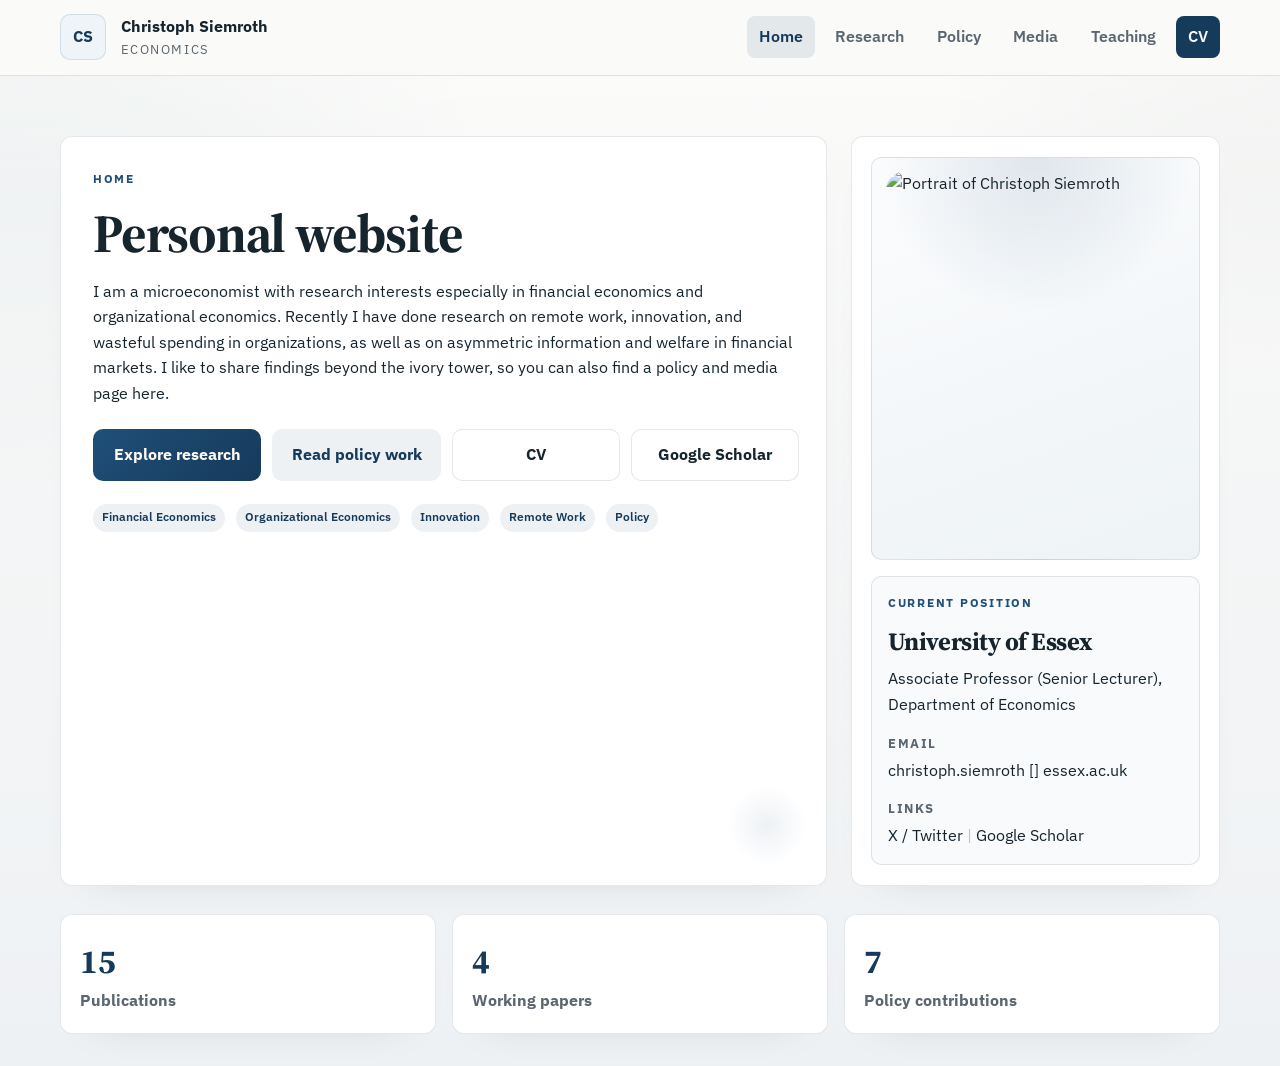
==== index.html @ 5f9ab297 "reduced white space on landing page, headline to "selected publications"" ====
<!DOCTYPE html>
<html lang="en">

<head>
<!-- Google tag (gtag.js) -->
<script async src="https://www.googletagmanager.com/gtag/js?id=G-R061Q4SLXZ"></script>
<script>
  window.dataLayer = window.dataLayer || [];
  function gtag(){dataLayer.push(arguments);}
  gtag('js', new Date());

  gtag('config', 'G-R061Q4SLXZ');
</script>

  <meta charset="utf-8">
  <meta name="viewport" content="width=device-width, initial-scale=1">
  <title>Christoph Siemroth | Economics</title>
  <meta name="description"
    content="Academic website for economist Christoph Siemroth: research, policy writing, media coverage, and teaching.">
  <link rel="preconnect" href="https://fonts.googleapis.com">
  <link rel="preconnect" href="https://fonts.gstatic.com" crossorigin>
  <link
    href="https://fonts.googleapis.com/css2?family=IBM+Plex+Sans:wght@400;500;600;700&family=Source+Serif+4:opsz,wght@8..60,500;8..60,600;8..60,700&display=swap"
    rel="stylesheet">
  <link rel="stylesheet" href="assets/styles.css">
  <script defer src="assets/data.js"></script>
  <script defer src="assets/app.js"></script>
</head>

<body data-page="home">
  <header class="site-header">
    <div class="site-shell nav-row">
      <div class="nav-brand-row">
        <button class="nav-toggle" type="button" aria-expanded="false" aria-controls="site-nav"
          aria-label="Toggle navigation">
          <span class="nav-toggle-bar"></span>
          <span class="nav-toggle-bar"></span>
          <span class="nav-toggle-bar"></span>
        </button>
        <a class="brand" href="index.html">
          <span class="brand-mark">CS</span>
          <span class="brand-copy">
            <strong>Christoph Siemroth</strong>
            <small>Economics</small>
          </span>
        </a>
      </div>
      <nav class="site-nav" id="site-nav" aria-label="Primary">
        <a class="nav-link is-active" href="index.html" aria-current="page">Home</a>
        <a class="nav-link" href="research.html">Research</a>
        <a class="nav-link" href="policy.html">Policy</a>
        <a class="nav-link" href="media.html">Media</a>
        <a class="nav-link" href="teaching.html">Teaching</a>
        <a class="nav-link nav-link-cta" href="https://drive.google.com/file/d/10MtakuSxQfQOIGWV5YChPrmRjkZ47vII/view"
          target="_blank" rel="noreferrer">CV</a>
      </nav>
    </div>
  </header>

  <main>
    <section class="hero hero-home">
      <div class="site-shell hero-grid">
        <div class="hero-copy" data-reveal>
          <p class="eyebrow">Home</p>
          <h1>Personal website</h1>
          <p class="lead">
            I am a microeconomist with research interests especially in financial economics and organizational economics. Recently I have done research on remote work, innovation, and wasteful spending in organizations, as well as on asymmetric information and welfare in financial markets. I like to share findings beyond the ivory tower, so you can also find a policy and media page
            here.
          </p>
          <div class="action-row">
            <a class="button button-primary" href="research.html">Explore research</a>
            <a class="button button-secondary" href="policy.html">Read policy work</a>
            <a class="button button-tertiary"
              href="https://drive.google.com/file/d/10MtakuSxQfQOIGWV5YChPrmRjkZ47vII/view" target="_blank"
              rel="noreferrer">CV</a>
            <a class="button button-tertiary" href="https://scholar.google.co.uk/citations?user=vygtzb8AAAAJ&hl=en"
              target="_blank" rel="noreferrer">Google Scholar</a>
          </div>
          <div class="topic-row">
            <span class="topic-pill">Financial Economics</span>
            <span class="topic-pill">Organizational Economics</span>
            <span class="topic-pill">Innovation</span>
            <span class="topic-pill">Remote Work</span>
            <span class="topic-pill">Policy</span>
          </div>
        </div>

        <aside class="hero-panel" data-reveal>
          <div class="monogram-panel">
            <img src="https://drive.google.com/thumbnail?id=1cQwOglRurA4XmW-Cn1WmWTd38jJbJe2q&sz=w1200"
              alt="Portrait of Christoph Siemroth" class="monogram-image">
          </div>
          <div class="contact-card">
            <p class="eyebrow">Current position</p>
            <h2>University of Essex</h2>
            <p>Associate Professor (Senior Lecturer), Department of Economics</p>
            <dl class="contact-list">
              <div>
                <dt>Email</dt>
                <dd>christoph.siemroth [] essex.ac.uk</dd>
              </div>
              <!-- <div>
                <dt>Address</dt>
                <dd>Wivenhoe Park, Colchester, CO4 3SQ, UK</dd>
              </div> -->
              <div>
                <dt>Links</dt>
                <dd>
                  <a href="https://x.com/SiemrothEcon" target="_blank" rel="noreferrer">X / Twitter</a>
                  <span class="separator">|</span>
                  <a href="https://scholar.google.co.uk/citations?user=vygtzb8AAAAJ&hl=en" target="_blank"
                    rel="noreferrer">Google Scholar</a>
                </dd>
              </div>
            </dl>
          </div>
        </aside>
      </div>
    </section>

    <section class="site-shell stat-strip" id="home-stats" data-reveal></section>
  </main>
</body>

</html>
---- assets/styles.css ----
:root {
  --bg-top: #fafaf8;
  --bg-bottom: #eef1f4;
  --surface: #ffffff;
  --ink: #16242d;
  --muted: #5b6670;
  --accent: #1f4f79;
  --accent-strong: #163a5a;
  --line: rgba(22, 36, 45, 0.11);
  --shadow: 0 18px 40px -34px rgba(22, 36, 45, 0.22);
  --radius-xl: 18px;
  --radius-lg: 12px;
  --max-width: 1160px;
}

*,
*::before,
*::after {
  box-sizing: border-box;
}

html {
  scroll-behavior: smooth;
}

body {
  margin: 0;
  color: var(--ink);
  font-family: "IBM Plex Sans", "Segoe UI", sans-serif;
  line-height: 1.6;
  background:
    radial-gradient(circle at top left, rgba(31, 79, 121, 0.06), transparent 30%),
    radial-gradient(circle at top right, rgba(91, 102, 112, 0.06), transparent 22%),
    linear-gradient(180deg, var(--bg-top) 0%, var(--bg-bottom) 100%);
}

body::before {
  content: "";
  position: fixed;
  inset: 0;
  pointer-events: none;
  background: linear-gradient(180deg, rgba(255, 255, 255, 0.5), transparent 22%);
}

img {
  max-width: 100%;
  display: block;
}

a {
  color: inherit;
  text-decoration: none;
}

p,
h1,
h2,
h3,
dl,
dd,
dt {
  margin: 0;
}

input,
button {
  font: inherit;
}

.site-shell {
  width: min(calc(100% - 2rem), var(--max-width));
  margin: 0 auto;
}

.site-header {
  position: sticky;
  top: 0;
  z-index: 10;
  backdrop-filter: blur(10px);
  background: rgba(250, 250, 248, 0.94);
  border-bottom: 1px solid var(--line);
}

.nav-row {
  display: flex;
  align-items: center;
  justify-content: space-between;
  gap: 1rem;
  padding: 0.85rem 0;
}

.nav-brand-row {
  display: flex;
  align-items: center;
  gap: 0.9rem;
  min-width: 0;
}

.brand {
  display: inline-flex;
  align-items: center;
  gap: 0.9rem;
}

.brand-mark {
  width: 2.9rem;
  height: 2.9rem;
  display: grid;
  place-items: center;
  border-radius: 10px;
  background: #eef4f8;
  border: 1px solid rgba(31, 79, 121, 0.14);
  color: var(--accent-strong);
  font-weight: 800;
  letter-spacing: 0.04em;
}

.brand-copy {
  display: grid;
  gap: 0.08rem;
}

.brand-copy strong {
  font-size: 1rem;
  font-weight: 800;
}

.brand-copy small {
  color: var(--muted);
  font-size: 0.8rem;
  text-transform: uppercase;
  letter-spacing: 0.12em;
}

.site-nav {
  display: flex;
  flex-wrap: wrap;
  justify-content: flex-end;
  gap: 0.55rem;
  transition: max-height 180ms ease, opacity 180ms ease, transform 180ms ease;
}

.nav-link {
  padding: 0.52rem 0.74rem;
  border-radius: 8px;
  color: var(--muted);
  font-weight: 600;
  transition: background-color 180ms ease, color 180ms ease, transform 180ms ease;
}

.nav-link:hover,
.nav-link:focus-visible {
  background: rgba(31, 79, 121, 0.08);
  color: var(--ink);
  transform: translateY(-1px);
}

.nav-link.is-active {
  background: rgba(31, 79, 121, 0.1);
  color: var(--accent-strong);
}

.nav-link-cta {
  background: var(--accent-strong);
  color: #f8fbff;
}

.nav-toggle {
  display: none;
  align-items: center;
  justify-content: center;
  flex-direction: column;
  gap: 0.26rem;
  width: 2.85rem;
  height: 2.85rem;
  padding: 0;
  border: 1px solid rgba(31, 79, 121, 0.16);
  border-radius: 10px;
  background: rgba(255, 255, 255, 0.76);
  color: var(--accent-strong);
  cursor: pointer;
  transition: background-color 180ms ease, border-color 180ms ease, transform 180ms ease;
}

.nav-toggle:hover,
.nav-toggle:focus-visible {
  background: rgba(31, 79, 121, 0.08);
  border-color: rgba(31, 79, 121, 0.28);
  transform: translateY(-1px);
}

.nav-toggle-bar {
  width: 1.1rem;
  height: 2px;
  border-radius: 999px;
  background: currentColor;
  transition: transform 180ms ease, opacity 180ms ease;
}

.site-header.is-nav-open .nav-toggle-bar:nth-child(1) {
  transform: translateY(0.38rem) rotate(45deg);
}

.site-header.is-nav-open .nav-toggle-bar:nth-child(2) {
  opacity: 0;
}

.site-header.is-nav-open .nav-toggle-bar:nth-child(3) {
  transform: translateY(-0.38rem) rotate(-45deg);
}

.hero,
.page-intro {
  padding: 3.4rem 0 1.8rem;
}

.hero-home {
  padding-top: 3.8rem;
}

.hero-grid,
.intro-grid {
  display: grid;
  gap: 1.5rem;
  align-items: stretch;
}

.hero-grid {
  grid-template-columns: minmax(0, 1.62fr) minmax(280px, 0.78fr);
}

.intro-grid {
  grid-template-columns: minmax(0, 1.58fr) minmax(260px, 0.87fr);
}

.hero-copy,
.hero-panel,
.intro-sidecard,
.filter-panel,
.results-toolbar,
.stat-card,
.info-panel,
.paper-card,
.policy-card,
.module-card,
.guide-card,
.media-group {
  background: var(--surface);
  border: 1px solid var(--line);
  border-radius: var(--radius-lg);
  box-shadow: var(--shadow);
}

.hero-copy {
  padding: 2rem 1.65rem 2rem 2rem;
  position: relative;
  overflow: hidden;
}

.hero-copy .lead {
  max-width: none;
}

.hero-copy .action-row {
  width: 100%;
}

.hero-copy .action-row .button {
  flex: 1 1 10rem;
}

.hero-copy::after {
  content: "";
  position: absolute;
  inset: auto 1.2rem 1.2rem auto;
  width: 5rem;
  height: 5rem;
  border-radius: 50%;
  background: radial-gradient(circle, rgba(31, 79, 121, 0.08), transparent 70%);
}

.hero-panel,
.intro-sidecard,
.filter-panel,
.results-toolbar,
.stat-card,
.info-panel,
.paper-card,
.policy-card,
.module-card,
.guide-card {
  padding: 1.2rem;
}

.intro-sidecard-scholar {
  display: flex;
  align-items: center;
  justify-content: center;
  min-height: 100%;
}

.intro-sidecard-scholar .text-link {
  margin-top: 0;
}

.eyebrow {
  color: var(--accent);
  font-weight: 800;
  text-transform: uppercase;
  letter-spacing: 0.14em;
  font-size: 0.78rem;
  margin-bottom: 0.85rem;
}

h1,
h2,
h3 {
  font-family: "Source Serif 4", Georgia, serif;
  line-height: 1.14;
  letter-spacing: -0.02em;
}

h1 {
  font-size: clamp(2.3rem, 4.2vw, 3.8rem);
  margin-bottom: 0.9rem;
}

h2 {
  font-size: clamp(1.45rem, 2.5vw, 1.95rem);
  margin-bottom: 0.7rem;
}

h3 {
  font-size: 1rem;
}

.lead {
  font-size: 1rem;
  max-width: 62ch;
}

.action-row,
.topic-row,
.inline-link-row,
.badge-row,
.chip-set,
.link-row {
  display: flex;
  flex-wrap: wrap;
  gap: 0.7rem;
}

.action-row,
.topic-row {
  margin-top: 1.4rem;
}

.button,
.text-link,
.ghost-button,
.filter-chip,
.link-pill {
  transition: transform 180ms ease, background-color 180ms ease, color 180ms ease, border-color 180ms ease;
}

.button {
  display: inline-flex;
  align-items: center;
  justify-content: center;
  padding: 0.78rem 1.05rem;
  border-radius: 10px;
  font-weight: 700;
}

.button-primary {
  background: linear-gradient(135deg, var(--accent), var(--accent-strong));
  color: #fffaf2;
}

.button-secondary {
  background: rgba(31, 79, 121, 0.08);
  color: var(--accent-strong);
}

.button-tertiary {
  background: rgba(255, 255, 255, 0.84);
  border: 1px solid var(--line);
}

.button:hover,
.button:focus-visible,
.text-link:hover,
.text-link:focus-visible,
.ghost-button:hover,
.ghost-button:focus-visible,
.filter-chip:hover,
.filter-chip:focus-visible,
.link-pill:hover,
.link-pill:focus-visible {
  transform: translateY(-1px);
}

.topic-pill,
.meta-pill,
.paper-tag,
.status-pill {
  display: inline-flex;
  align-items: center;
  padding: 0.28rem 0.56rem;
  border-radius: 999px;
  font-size: 0.74rem;
  font-weight: 600;
}

.topic-pill,
.paper-tag {
  background: rgba(31, 79, 121, 0.08);
  color: var(--accent-strong);
}

.status-pill {
  background: rgba(22, 58, 90, 0.08);
  color: var(--accent-strong);
}

.meta-pill {
  background: rgba(22, 36, 45, 0.05);
  color: var(--muted);
}

.monogram-panel {
  padding: 0.85rem;
  border-radius: calc(var(--radius-lg) - 2px);
  background:
    radial-gradient(circle at top, rgba(31, 79, 121, 0.12), transparent 36%),
    linear-gradient(160deg, #fbfcfd 0%, #eef3f6 100%);
  border: 1px solid var(--line);
}

.monogram-image {
  width: 100%;
  aspect-ratio: 4 / 5;
  object-fit: cover;
  object-position: center top;
  border-radius: 20px;
}

.contact-card {
  margin-top: 1rem;
  padding: 1rem;
  border-radius: calc(var(--radius-lg) - 2px);
  background: rgba(248, 250, 252, 0.92);
  border: 1px solid var(--line);
}

.contact-card h2 {
  font-size: 1.55rem;
}

.contact-list {
  margin-top: 1rem;
  display: grid;
  gap: 0.9rem;
}

.contact-list dt {
  font-weight: 800;
  font-size: 0.84rem;
  text-transform: uppercase;
  letter-spacing: 0.12em;
  color: var(--muted);
  margin-bottom: 0.2rem;
}

.separator {
  color: rgba(23, 51, 57, 0.28);
}

.stat-strip {
  display: grid;
  grid-template-columns: repeat(3, minmax(0, 1fr));
  gap: 1rem;
  padding-bottom: 2rem;
}

.stat-card strong {
  display: block;
  font-size: 2.1rem;
  font-family: "Source Serif 4", Georgia, serif;
  color: var(--accent-strong);
}

.stat-card span {
  color: var(--muted);
  font-weight: 700;
}

.stat-card-link {
  display: block;
  transition: transform 180ms ease, border-color 180ms ease, box-shadow 180ms ease;
}

.stat-card-link:hover,
.stat-card-link:focus-visible {
  transform: translateY(-2px);
  border-color: rgba(31, 79, 121, 0.2);
  box-shadow: 0 20px 44px -34px rgba(22, 36, 45, 0.28);
}

.section-block {
  padding: 1.8rem 0;
}

.section-heading {
  display: grid;
  gap: 0.35rem;
  margin-bottom: 1.4rem;
  max-width: 48rem;
}

.card-grid,
.stack-grid,
.details-stack {
  display: grid;
  gap: 1.1rem;
}

.card-grid {
  grid-template-columns: repeat(2, minmax(0, 1fr));
}

.card-grid-large {
  grid-template-columns: 1fr;
}

.split-block {
  display: grid;
  grid-template-columns: repeat(2, minmax(0, 1fr));
  gap: 1.1rem;
  padding: 1.8rem 0 3.5rem;
}

.accent-panel {
  background:
    radial-gradient(circle at top right, rgba(31, 79, 121, 0.08), transparent 30%),
    var(--surface);
}

.text-link {
  display: inline-flex;
  align-items: center;
  gap: 0.35rem;
  margin-top: 1rem;
  font-weight: 700;
  color: var(--accent-strong);
}

.text-link::after {
  content: "\2197";
  font-size: 0.85em;
}

.media-summary .text-link {
  white-space: nowrap;
  margin-top: 0;
}

.research-shell {
  display: grid;
  grid-template-columns: minmax(270px, 300px) minmax(0, 1fr);
  gap: 1.4rem;
  padding-bottom: 4rem;
}

.filter-panel {
  position: sticky;
  top: 5.5rem;
  align-self: start;
  padding: 1rem 1rem 0.95rem;
}

.filter-section + .filter-section {
  margin-top: 0.8rem;
  padding-top: 0.85rem;
  border-top: 1px solid var(--line);
}

.filter-label,
.results-note,
.result-summary,
.intro-sidecard p,
.paper-authors,
.paper-note-text,
.media-meta,
.module-card p {
  color: var(--muted);
}

.filter-label {
  display: block;
  font-size: 0.85rem;
  font-weight: 800;
  text-transform: uppercase;
  letter-spacing: 0.12em;
  margin-bottom: 0.55rem;
}

.search-input {
  width: 100%;
  padding: 0.8rem 0.9rem;
  border-radius: 10px;
  border: 1px solid var(--line);
  background: rgba(248, 250, 252, 0.84);
  color: var(--ink);
}

.filter-heading-row,
.results-toolbar,
.media-summary,
.media-link-item,
.paper-card-header,
.footer-row {
  display: flex;
  justify-content: space-between;
  gap: 1rem;
  align-items: center;
}

.filter-heading-row h2,
.filter-section h2 {
  margin-bottom: 0.55rem;
  font-size: 0.98rem;
}

.ghost-button,
.filter-chip {
  border: 1px solid var(--line);
  background: rgba(248, 250, 252, 0.86);
  border-radius: 999px;
  cursor: pointer;
}

.ghost-button {
  padding: 0.36rem 0.68rem;
  color: var(--muted);
  font-weight: 600;
}

.filter-panel .ghost-button {
  padding: 0.14rem 0.4rem;
  border-radius: 7px;
  font-size: 0.78rem;
  font-weight: 500;
  line-height: 1.2;
}

.filter-chip {
  padding: 0.38rem 0.68rem;
  color: var(--ink);
  font-weight: 600;
}

.filter-chip.is-active {
  background: linear-gradient(135deg, var(--accent), var(--accent-strong));
  color: #fffaf2;
  border-color: transparent;
}

.filter-list {
  display: grid;
  gap: 0.08rem;
}

.filter-list-item {
  display: block;
  width: 100%;
  padding: 0.24rem 0 0.24rem 0.95rem;
  border: 0;
  border-radius: 0;
  background: transparent;
  color: var(--muted);
  font-size: 0.88rem;
  font-weight: 500;
  line-height: 1.35;
  text-align: left;
  position: relative;
}

.filter-list-item::before {
  content: "";
  position: absolute;
  left: 0.15rem;
  top: 50%;
  width: 0.38rem;
  height: 0.38rem;
  border-radius: 999px;
  background: rgba(31, 79, 121, 0.14);
  transform: translateY(-50%);
  transition: background-color 180ms ease, box-shadow 180ms ease;
}

.filter-list-item:hover,
.filter-list-item:focus-visible {
  transform: translateX(2px);
  color: var(--ink);
}

.filter-list-item.is-active {
  background: transparent;
  color: var(--accent-strong);
  border-color: transparent;
  box-shadow: none;
}

.filter-list-item.is-active::before {
  background: var(--accent);
  box-shadow: 0 0 0 0.18rem rgba(31, 79, 121, 0.14);
}

.results-toolbar {
  margin-bottom: 0.7rem;
  padding: 0 0 0.7rem;
  background: transparent;
  border: 0;
  border-bottom: 1px solid var(--line);
  border-radius: 0;
  box-shadow: none;
}

.results-toolbar p:first-child,
.result-summary {
  font-weight: 800;
}

.paper-card {
  display: grid;
  gap: 0.7rem;
  padding: 1rem;
}

.paper-card-compact {
  gap: 0.28rem;
}

.paper-title {
  font-family: "IBM Plex Sans", "Segoe UI", sans-serif;
  font-size: 1.05rem;
  font-weight: 600;
  line-height: 1.38;
  letter-spacing: -0.01em;
  margin-bottom: 0.22rem;
}

.paper-card-compact .paper-title {
  font-size: 0.99rem;
  font-weight: 700;
  margin-bottom: 0;
}

.paper-card-header-compact {
  align-items: flex-start;
  flex-wrap: nowrap;
}

.paper-citation {
  flex: 1;
  min-width: 0;
  font-size: 0.98rem;
  line-height: 1.32;
}

.paper-inline-meta {
  color: var(--muted);
  font-size: inherit;
  font-weight: 400;
}

.paper-inline-authors {
  color: var(--muted);
  font-size: inherit;
  font-weight: 400;
}

.crowd-project-note {
  border-bottom: 1px dotted currentColor;
  cursor: help;
  position: relative;
}

.crowd-project-note:focus-visible {
  border-radius: 3px;
  outline: 2px solid rgba(31, 79, 121, 0.28);
  outline-offset: 2px;
}

.crowd-project-note::after {
  content: attr(data-tooltip);
  position: absolute;
  left: 50%;
  bottom: calc(100% + 0.45rem);
  z-index: 20;
  width: max-content;
  max-width: min(19rem, 80vw);
  padding: 0.45rem 0.55rem;
  border-radius: 7px;
  background: var(--ink);
  color: #ffffff;
  font-size: 0.75rem;
  font-weight: 500;
  line-height: 1.35;
  text-align: left;
  white-space: normal;
  box-shadow: 0 12px 28px -18px rgba(22, 36, 45, 0.5);
  opacity: 0;
  pointer-events: none;
  transform: translate(-50%, 0.2rem);
  transition: opacity 80ms ease, transform 80ms ease;
}

.crowd-project-note:hover::after,
.crowd-project-note:focus-visible::after {
  opacity: 1;
  transform: translate(-50%, 0);
}

.crowd-project-tooltip {
  position: fixed;
  z-index: 50;
  width: max-content;
  max-width: min(19rem, calc(100vw - 2rem));
  padding: 0.45rem 0.55rem;
  border-radius: 7px;
  background: var(--ink);
  color: #ffffff;
  font-size: 0.75rem;
  font-weight: 500;
  line-height: 1.35;
  text-align: left;
  box-shadow: 0 12px 28px -18px rgba(22, 36, 45, 0.5);
  opacity: 0;
  pointer-events: none;
  transform: translateY(0.2rem);
  transition: opacity 80ms ease, transform 80ms ease;
}

.crowd-project-tooltip.is-visible {
  opacity: 1;
  transform: translateY(0);
}

.paper-meta-line {
  color: var(--muted);
  font-size: 0.84rem;
  line-height: 1.32;
}

.paper-journal {
  font-style: italic;
  font-weight: 700;
}

.paper-journal-detail {
  font-style: normal;
  font-weight: 400;
}

.paper-authors-compact {
  font-size: 0.84rem;
  line-height: 1.32;
}

.badge-row-compact {
  gap: 0.15rem 0.55rem;
}

.paper-tag-compact {
  padding: 0;
  border-radius: 0;
  background: transparent;
  color: var(--muted);
  font-size: 0.75rem;
  font-weight: 600;
  white-space: nowrap;
}

.paper-tag-compact::before {
  content: "#";
  margin-right: 0.08rem;
  color: rgba(31, 79, 121, 0.78);
}

.mini-list {
  margin: 0;
  padding-left: 1rem;
  color: var(--muted);
  font-size: 0.94rem;
}

.mini-list li + li {
  margin-top: 0.25rem;
}

.link-pill {
  display: inline-flex;
  align-items: center;
  padding: 0.44rem 0.74rem;
  border-radius: 999px;
  background: rgba(248, 250, 252, 0.92);
  border: 1px solid var(--line);
  font-weight: 600;
  font-size: 0.9rem;
}

.link-row-compact {
  gap: 0.18rem 0.8rem;
}

.link-pill-compact {
  padding: 0;
  border: 0;
  border-radius: 0;
  background: transparent;
  font-size: 0.82rem;
  font-weight: 600;
  color: var(--accent-strong);
}

.link-pill-compact:hover,
.link-pill-compact:focus-visible {
  background: transparent;
  color: var(--accent);
}

.abstract-toggle {
  display: inline-flex;
  align-items: center;
  gap: 0;
  padding: 0;
  border: 0;
  border-radius: 0;
  background: transparent;
  cursor: pointer;
  font: inherit;
  font-size: 0.82rem;
  font-weight: 600;
  color: var(--accent-strong);
}

.abstract-toggle[aria-expanded="true"] {
  color: var(--accent);
}

.link-symbol {
  font-size: 0.78em;
  opacity: 0.76;
}

.paper-abstract {
  margin-top: 0.55rem;
  padding: 0.75rem 0.9rem;
  border-radius: 12px;
  border: 1px solid rgba(31, 79, 121, 0.12);
  background: rgba(31, 79, 121, 0.05);
  color: var(--muted);
  font-size: 0.88rem;
  line-height: 1.55;
  cursor: pointer;
}

.paper-abstract[hidden] {
  display: none !important;
}

.paper-abstract.is-open {
  animation: abstract-expand 180ms ease;
}

@keyframes abstract-expand {
  from {
    opacity: 0;
    transform: translateY(-4px);
  }

  to {
    opacity: 1;
    transform: translateY(0);
  }
}

.no-results {
  padding: 1.4rem;
  border-radius: var(--radius-lg);
  background: rgba(255, 255, 255, 0.8);
  border: 1px dashed rgba(22, 36, 45, 0.16);
  color: var(--muted);
}

.policy-card,
.guide-card {
  display: grid;
  gap: 0.9rem;
}

.media-group {
  overflow: hidden;
}

.media-group summary {
  list-style: none;
  cursor: pointer;
  padding: 1.1rem 1.25rem;
}

.media-group summary::-webkit-details-marker {
  display: none;
}

.media-group[open] summary {
  border-bottom: 1px solid rgba(23, 51, 57, 0.10);
}

.media-link-list {
  display: grid;
  gap: 0.8rem;
  padding: 1.15rem 1.25rem 1.25rem;
}

.media-link-item {
  padding: 0.9rem 1rem;
  border-radius: 10px;
  background: rgba(248, 250, 252, 0.88);
  border: 1px solid var(--line);
}

.site-footer {
  padding: 1.2rem 0 2rem;
  border-top: 1px solid rgba(22, 36, 45, 0.06);
}

.footer-row {
  color: var(--muted);
  font-size: 0.92rem;
}

.paper-card-header {
  align-items: flex-start;
}

.paper-authors,
.paper-note-text,
.results-note {
  font-size: 0.95rem;
}

.results-note {
  font-size: 0.88rem;
}

.results-panel {
  min-width: 0;
}

.results-panel .card-grid-large {
  gap: 0;
  background: var(--surface);
  border: 1px solid var(--line);
  border-radius: 18px;
  padding: 0 1.1rem;
  box-shadow: var(--shadow);
}

.results-panel .paper-card {
  padding: 1rem 0;
  background: transparent;
  border: 0;
  border-top: 1px solid var(--line);
  border-radius: 0;
  box-shadow: none;
}

.results-panel .paper-card:first-child {
  border-top: 0;
  padding-top: 0.35rem;
}

.results-panel .paper-card-header,
.results-panel .badge-row,
.results-panel .link-row {
  gap: 0.55rem;
}

.results-panel .paper-card-compact {
  gap: 0.28rem;
  padding: 0.8rem 0;
}

.results-panel .paper-card-compact:first-child {
  padding-top: 0.5rem;
}

.results-panel .paper-card-header-compact {
  gap: 0.75rem;
}

.results-panel .badge-row-compact {
  gap: 0.15rem 0.55rem;
}

.results-panel .link-row-compact {
  gap: 0.18rem 0.75rem;
}

.paper-card-compact .status-pill {
  padding: 0.18rem 0.48rem;
  font-size: 0.69rem;
  text-align: center;
}

[data-reveal] {
  opacity: 0;
  transform: translateY(16px);
  animation: rise 680ms ease forwards;
}

[data-reveal]:nth-of-type(2) {
  animation-delay: 90ms;
}

[data-reveal]:nth-of-type(3) {
  animation-delay: 150ms;
}

@keyframes rise {
  to {
    opacity: 1;
    transform: translateY(0);
  }
}

@media (max-width: 980px) {
  .hero-grid,
  .intro-grid,
  .research-shell,
  .split-block {
    grid-template-columns: 1fr;
  }

  .filter-panel {
    position: static;
  }

  .stat-strip,
  .card-grid {
    grid-template-columns: repeat(2, minmax(0, 1fr));
  }

  .results-panel .card-grid-large {
    grid-template-columns: 1fr;
    padding: 0 1rem;
  }
}

@media (max-width: 680px) {
  .footer-row,
  .filter-heading-row,
  .results-toolbar,
  .media-summary,
  .media-link-item,
  .paper-card-header {
    flex-direction: column;
    align-items: flex-start;
  }

  .hero,
  .page-intro {
    padding-top: 3.5rem;
  }

  .nav-row {
    flex-direction: row;
    align-items: center;
    flex-wrap: wrap;
    gap: 0.75rem;
  }

  .nav-brand-row {
    width: 100%;
    gap: 0.75rem;
  }

  .nav-toggle {
    display: inline-flex;
    flex: 0 0 auto;
  }

  .brand {
    flex: 1 1 auto;
    min-width: 0;
    gap: 0;
  }

  .brand-mark {
    display: none;
  }

  .brand-copy {
    display: flex;
    align-items: baseline;
    gap: 0.35rem;
    min-width: 0;
  }

  .brand-copy strong,
  .brand-copy small {
    white-space: nowrap;
    overflow: hidden;
    text-overflow: ellipsis;
  }

  .brand-copy strong {
    font-size: 0.97rem;
  }

  .brand-copy small {
    font-size: 0.72rem;
    letter-spacing: 0.08em;
  }

  .brand-copy small::before {
    content: "/";
    margin-right: 0.35rem;
  }

  .site-nav {
    width: 100%;
    flex-direction: column;
    align-items: stretch;
    gap: 0.35rem;
    max-height: 0;
    overflow: hidden;
    opacity: 0;
    pointer-events: none;
    transform: translateY(-0.35rem);
  }

  .site-header.is-nav-open .site-nav {
    max-height: 24rem;
    opacity: 1;
    pointer-events: auto;
    transform: translateY(0);
    padding-top: 0.5rem;
    border-top: 1px solid var(--line);
  }

  .nav-link,
  .nav-link-cta {
    width: 100%;
  }

  .stat-strip,
  .card-grid {
    grid-template-columns: 1fr;
  }

  h1 {
    font-size: clamp(2rem, 10vw, 3.1rem);
  }

  .has-crowd-project-tooltips .crowd-project-note::after {
    content: none;
  }

  .results-panel .card-grid-large {
    padding: 0 0.8rem;
  }

  .results-panel .paper-card-header-compact .status-pill {
    display: none;
  }
}

@media (prefers-reduced-motion: reduce) {
  html {
    scroll-behavior: auto;
  }

  *,
  *::before,
  *::after {
    animation: none !important;
    transition: none !important;
  }

  [data-reveal] {
    opacity: 1;
    transform: none;
  }
}
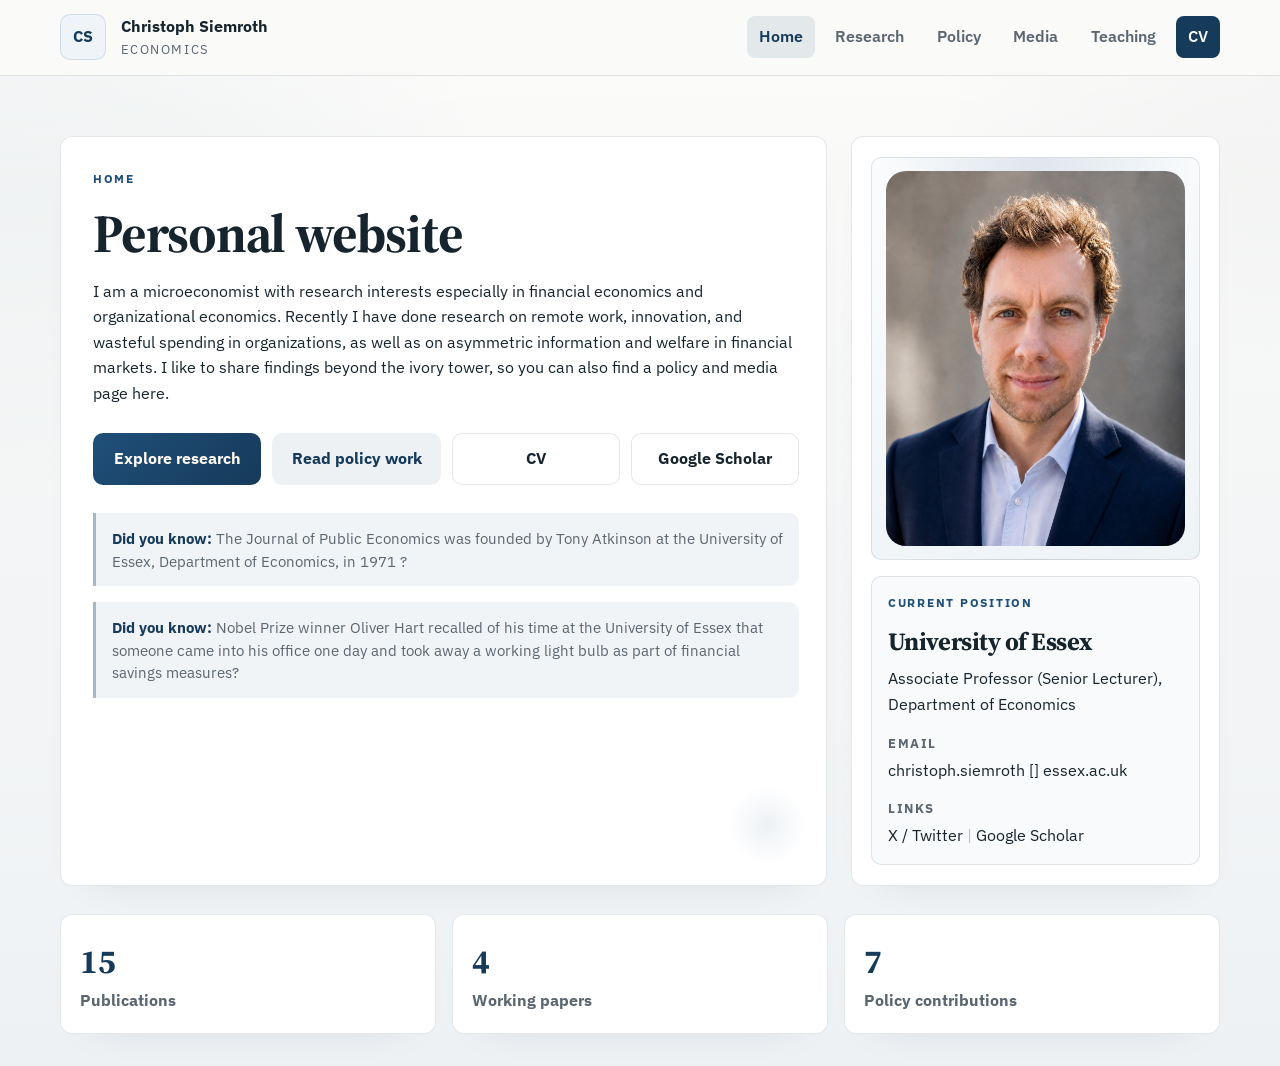
==== commit 98ce6fab: "new photo, updated landing page, publication titles on research page now link" ====
--- a/index.html
+++ b/index.html
@@ -76,18 +76,22 @@
             <a class="button button-tertiary" href="https://scholar.google.co.uk/citations?user=vygtzb8AAAAJ&hl=en"
               target="_blank" rel="noreferrer">Google Scholar</a>
           </div>
-          <div class="topic-row">
-            <span class="topic-pill">Financial Economics</span>
-            <span class="topic-pill">Organizational Economics</span>
-            <span class="topic-pill">Innovation</span>
-            <span class="topic-pill">Remote Work</span>
-            <span class="topic-pill">Policy</span>
-          </div>
+          <p class="home-fact">
+            <strong><a href="https://doi.org/10.1080/09672567.2017.1307628" target="_blank"
+                rel="noreferrer">Did you know</a>:</strong> The Journal of Public Economics was founded by Tony Atkinson at the University of Essex,
+            Department of Economics, in 1971 ?
+          </p>
+          <p class="home-fact">
+            <strong><a href="https://www.nobelprize.org/prizes/economic-sciences/2016/hart/biographical/"
+                target="_blank" rel="noreferrer">Did you know</a>:</strong> Nobel Prize winner Oliver Hart recalled of his time at the
+            University of Essex that someone came into his office one day and took away a working light bulb as part
+            of financial savings measures?
+          </p>
         </div>
 
         <aside class="hero-panel" data-reveal>
           <div class="monogram-panel">
-            <img src="https://drive.google.com/thumbnail?id=1cQwOglRurA4XmW-Cn1WmWTd38jJbJe2q&sz=w1200"
+            <img src="assets/professional-2026.jpg"
               alt="Portrait of Christoph Siemroth" class="monogram-image">
           </div>
           <div class="contact-card">
--- a/assets/styles.css
+++ b/assets/styles.css
@@ -269,6 +269,11 @@
   flex: 1 1 10rem;
 }
 
+.hero-home .hero-copy .action-row {
+  margin-top: 1.65rem;
+  margin-bottom: 1.75rem;
+}
+
 .hero-copy::after {
   content: "";
   position: absolute;
@@ -418,6 +423,33 @@
   color: var(--accent-strong);
 }
 
+.home-fact {
+  margin-top: 0;
+  padding: 0.85rem 1rem;
+  border-left: 3px solid rgba(31, 79, 121, 0.36);
+  border-radius: 0 10px 10px 0;
+  background: rgba(31, 79, 121, 0.06);
+  color: var(--muted);
+  font-size: 0.95rem;
+  line-height: 1.5;
+}
+
+.home-fact + .home-fact {
+  margin-top: 1rem;
+}
+
+.home-fact strong {
+  color: var(--accent-strong);
+}
+
+.home-fact a {
+  display: inline-flex;
+  align-items: baseline;
+  gap: 0.18rem;
+  color: var(--accent-strong);
+  font-weight: 700;
+}
+
 .status-pill {
   background: rgba(22, 58, 90, 0.08);
   color: var(--accent-strong);
@@ -755,6 +787,26 @@
   font-size: 0.99rem;
   font-weight: 700;
   margin-bottom: 0;
+}
+
+.paper-title-link {
+  color: inherit;
+  text-decoration-color: rgba(31, 79, 121, 0.32);
+  text-decoration-thickness: 0.08em;
+  text-underline-offset: 0.16em;
+  transition: color 120ms ease, text-decoration-color 120ms ease;
+}
+
+.paper-title-link:hover,
+.paper-title-link:focus-visible {
+  color: var(--accent);
+  text-decoration-color: currentColor;
+}
+
+.paper-title-link:focus-visible {
+  border-radius: 3px;
+  outline: 2px solid rgba(31, 79, 121, 0.28);
+  outline-offset: 2px;
 }
 
 .paper-card-header-compact {
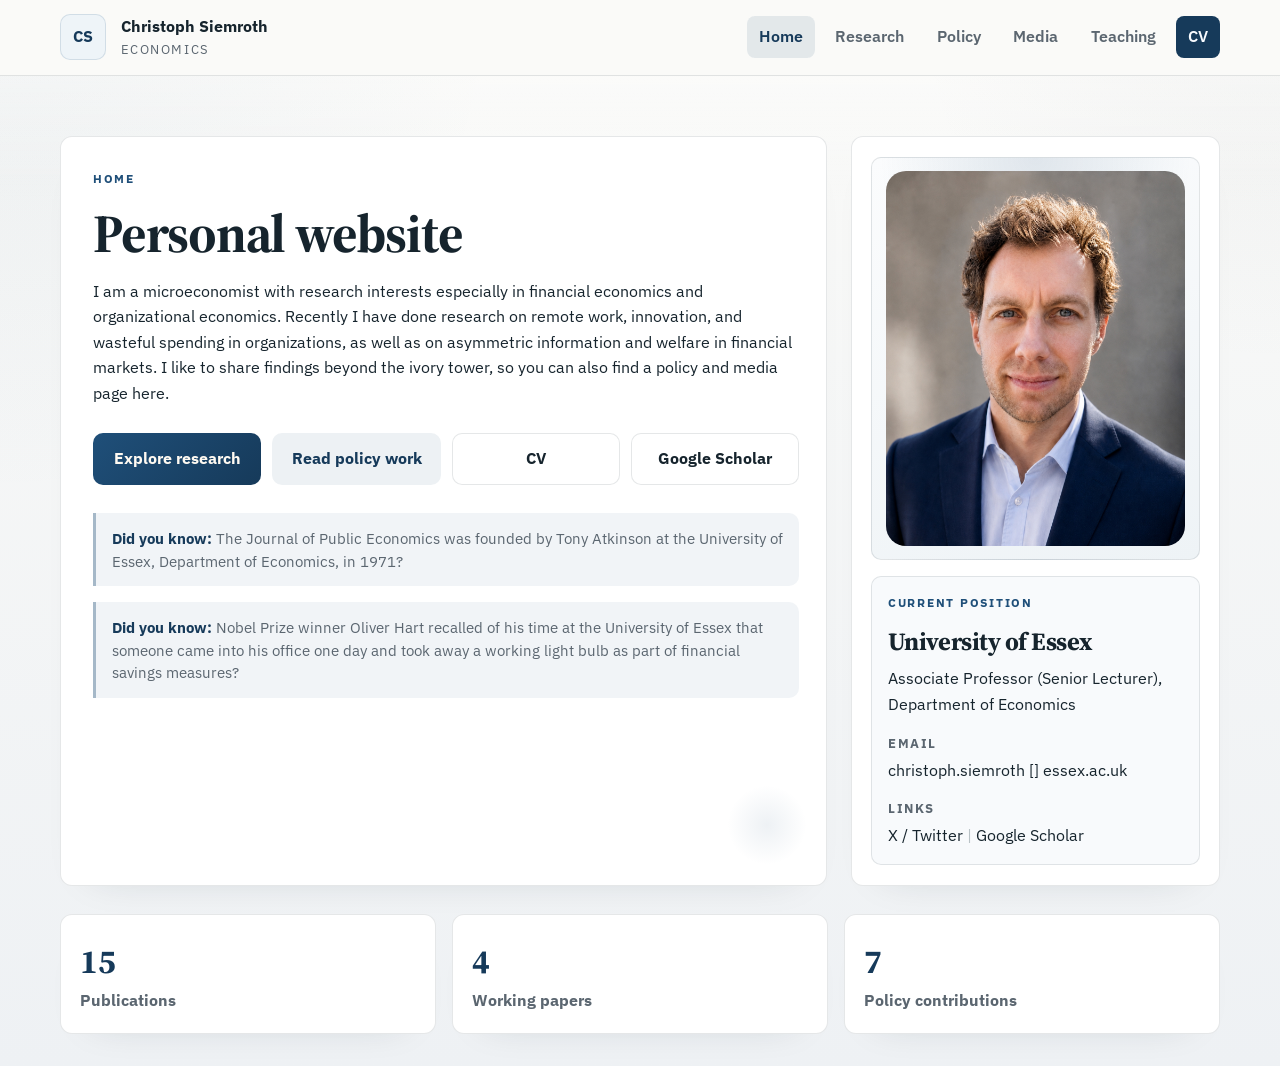
==== commit 5dc9a6cd: "some content updates" ====
--- a/index.html
+++ b/index.html
@@ -79,7 +79,7 @@
           <p class="home-fact">
             <strong><a href="https://doi.org/10.1080/09672567.2017.1307628" target="_blank"
                 rel="noreferrer">Did you know</a>:</strong> The Journal of Public Economics was founded by Tony Atkinson at the University of Essex,
-            Department of Economics, in 1971 ?
+            Department of Economics, in 1971?
           </p>
           <p class="home-fact">
             <strong><a href="https://www.nobelprize.org/prizes/economic-sciences/2016/hart/biographical/"
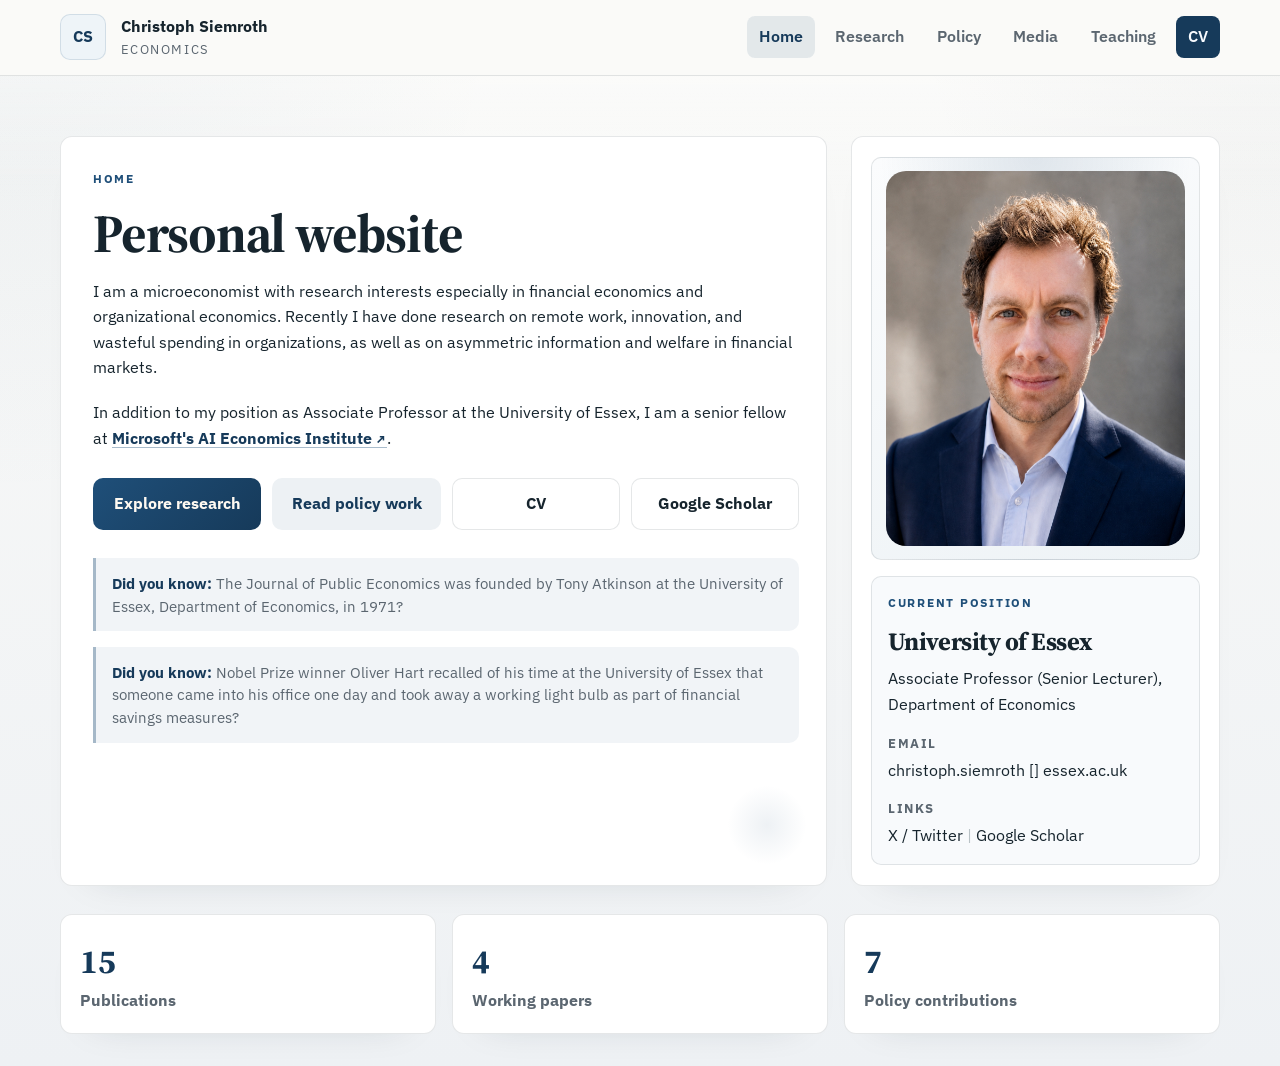
==== commit 5a142ca8: "changed text on landing page" ====
--- a/index.html
+++ b/index.html
@@ -64,8 +64,10 @@
           <p class="eyebrow">Home</p>
           <h1>Personal website</h1>
           <p class="lead">
-            I am a microeconomist with research interests especially in financial economics and organizational economics. Recently I have done research on remote work, innovation, and wasteful spending in organizations, as well as on asymmetric information and welfare in financial markets. I like to share findings beyond the ivory tower, so you can also find a policy and media page
-            here.
+            I am a microeconomist with research interests especially in financial economics and organizational economics. Recently I have done research on remote work, innovation, and wasteful spending in organizations, as well as on asymmetric information and welfare in financial markets.
+          </p>
+          <p class="lead bio-role">
+            In addition to my position as Associate Professor at the University of Essex, I am a senior fellow at <a class="bio-inline-link" href="https://blogs.microsoft.com/on-the-issues/2026/07/07/new-cohort-of-ai-economy-institute-fellows-to-examine-frontier-ai-firms-and-the-transformation-of-work/" target="_blank" rel="noreferrer">Microsoft's AI Economics Institute</a>.
           </p>
           <div class="action-row">
             <a class="button button-primary" href="research.html">Explore research</a>
--- a/assets/styles.css
+++ b/assets/styles.css
@@ -259,6 +259,30 @@
 
 .hero-copy .lead {
   max-width: none;
+}
+
+.bio-role {
+  margin-top: 1.2rem;
+}
+
+.bio-inline-link {
+  color: var(--accent-strong);
+  font-weight: 700;
+  text-decoration: underline;
+  text-decoration-color: rgba(31, 79, 121, 0.38);
+  text-decoration-thickness: 1px;
+  text-underline-offset: 0.18em;
+}
+
+.bio-inline-link::after {
+  content: " \2197";
+  font-size: 0.82em;
+}
+
+.bio-inline-link:hover,
+.bio-inline-link:focus-visible {
+  color: var(--accent);
+  text-decoration-color: currentColor;
 }
 
 .hero-copy .action-row {
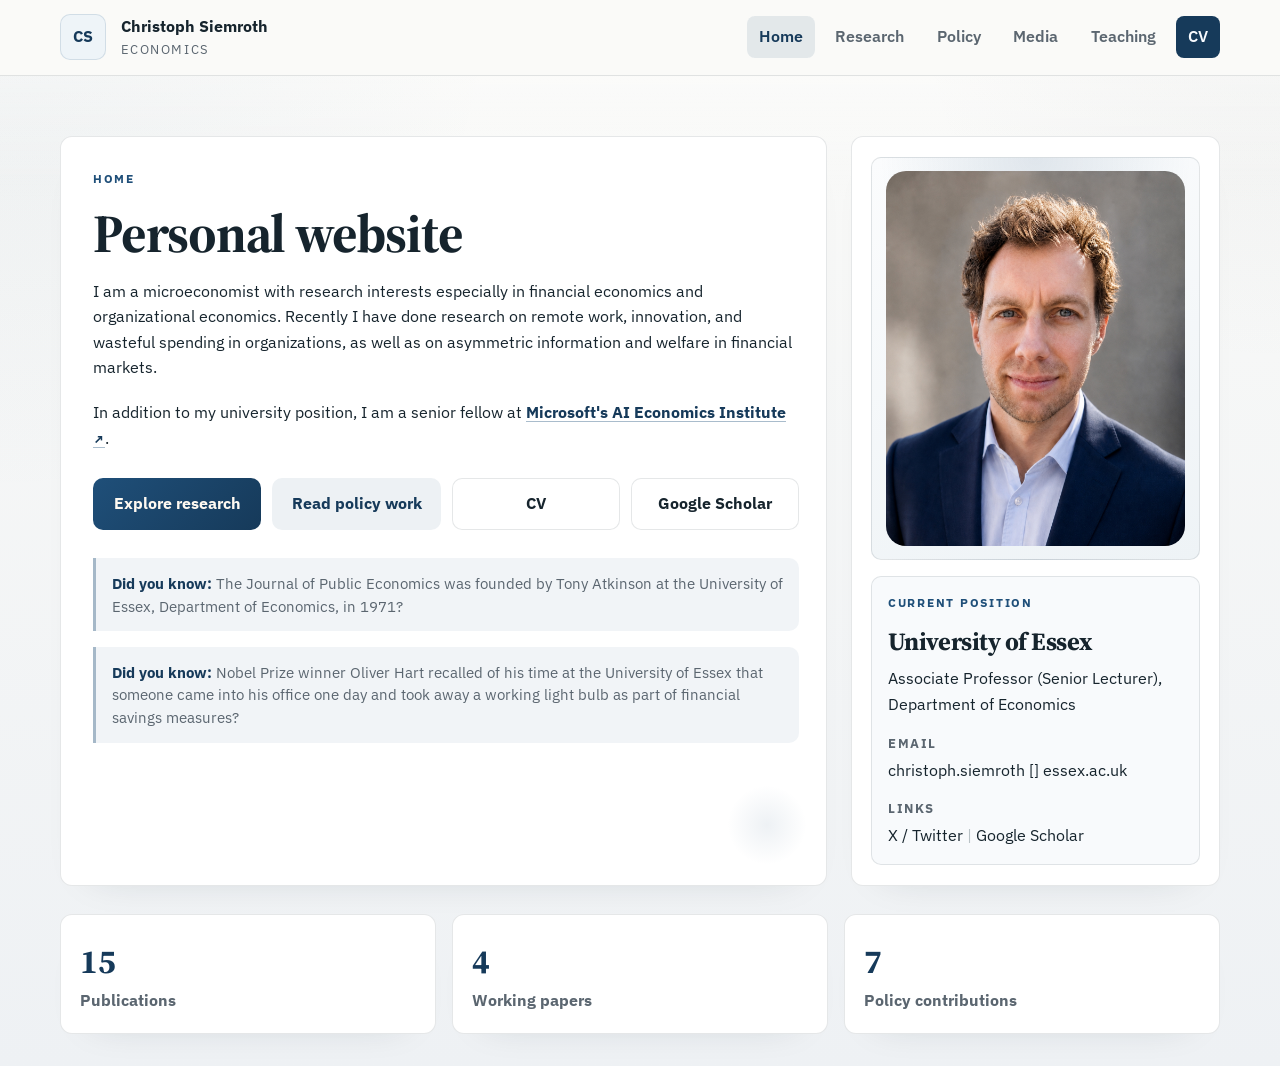
==== commit 0ec05ffe: "update landing page" ====
--- a/index.html
+++ b/index.html
@@ -14,7 +14,7 @@
 
   <meta charset="utf-8">
   <meta name="viewport" content="width=device-width, initial-scale=1">
-  <title>Christoph Siemroth | Economics</title>
+  <title>Christoph Siemroth | Personal Website</title>
   <meta name="description"
     content="Academic website for economist Christoph Siemroth: research, policy writing, media coverage, and teaching.">
   <link rel="preconnect" href="https://fonts.googleapis.com">
@@ -67,7 +67,7 @@
             I am a microeconomist with research interests especially in financial economics and organizational economics. Recently I have done research on remote work, innovation, and wasteful spending in organizations, as well as on asymmetric information and welfare in financial markets.
           </p>
           <p class="lead bio-role">
-            In addition to my position as Associate Professor at the University of Essex, I am a senior fellow at <a class="bio-inline-link" href="https://blogs.microsoft.com/on-the-issues/2026/07/07/new-cohort-of-ai-economy-institute-fellows-to-examine-frontier-ai-firms-and-the-transformation-of-work/" target="_blank" rel="noreferrer">Microsoft's AI Economics Institute</a>.
+            In addition to my university position, I am a senior fellow at <a class="bio-inline-link" href="https://blogs.microsoft.com/on-the-issues/2026/07/07/new-cohort-of-ai-economy-institute-fellows-to-examine-frontier-ai-firms-and-the-transformation-of-work/" target="_blank" rel="noreferrer">Microsoft's AI Economics Institute</a>.
           </p>
           <div class="action-row">
             <a class="button button-primary" href="research.html">Explore research</a>
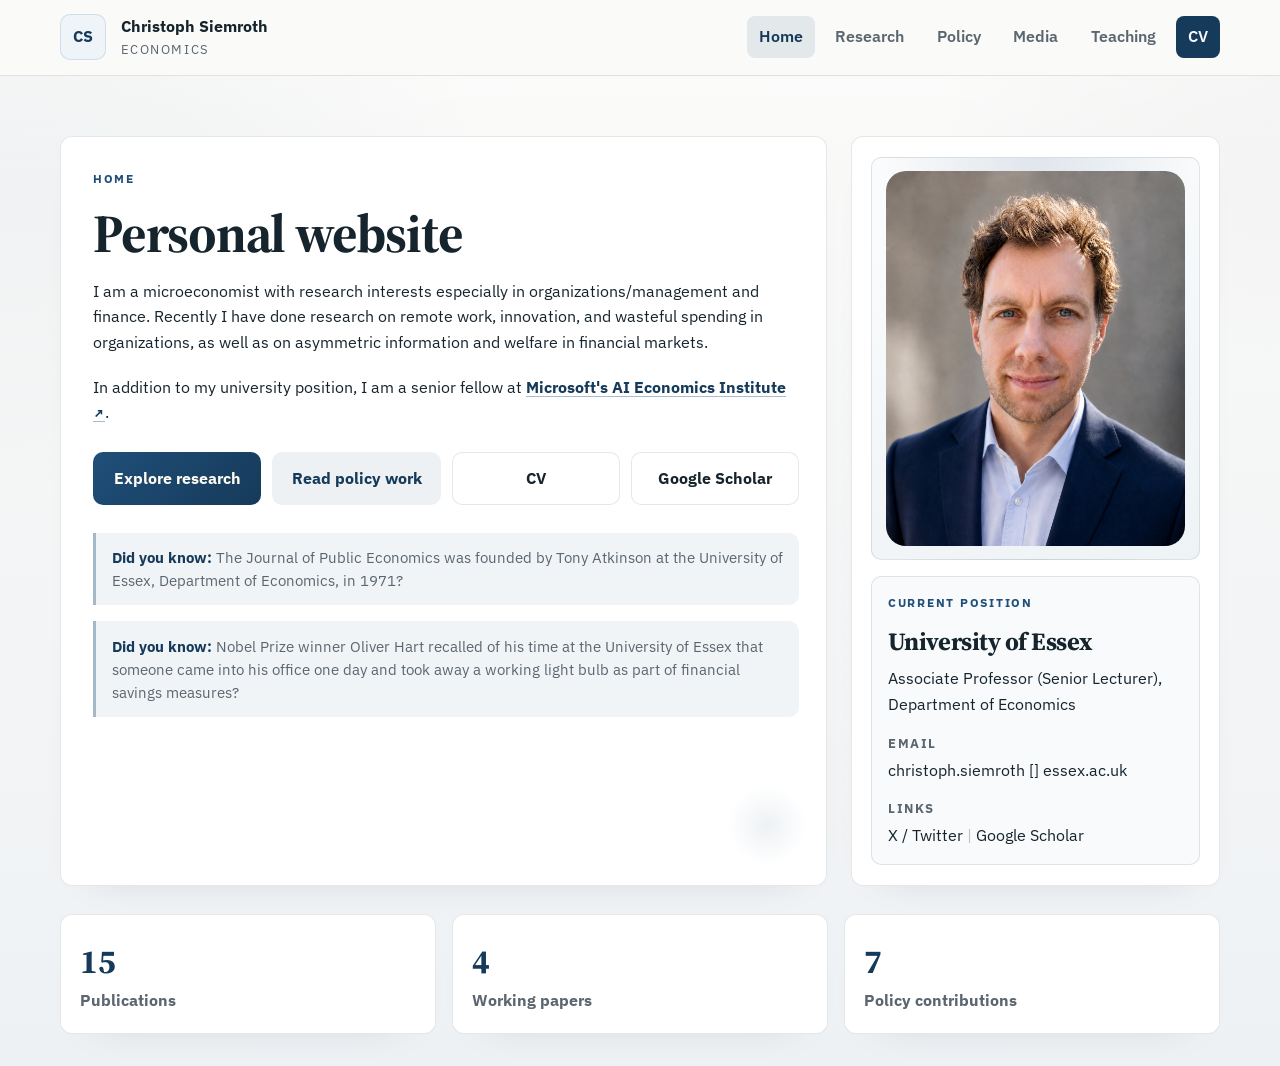
==== commit c71dc2ad: "content and landing page changes" ====
--- a/index.html
+++ b/index.html
@@ -64,7 +64,7 @@
           <p class="eyebrow">Home</p>
           <h1>Personal website</h1>
           <p class="lead">
-            I am a microeconomist with research interests especially in financial economics and organizational economics. Recently I have done research on remote work, innovation, and wasteful spending in organizations, as well as on asymmetric information and welfare in financial markets.
+            I am a microeconomist with research interests especially in organizations/management and finance. Recently I have done research on remote work, innovation, and wasteful spending in organizations, as well as on asymmetric information and welfare in financial markets.
           </p>
           <p class="lead bio-role">
             In addition to my university position, I am a senior fellow at <a class="bio-inline-link" href="https://blogs.microsoft.com/on-the-issues/2026/07/07/new-cohort-of-ai-economy-institute-fellows-to-examine-frontier-ai-firms-and-the-transformation-of-work/" target="_blank" rel="noreferrer">Microsoft's AI Economics Institute</a>.
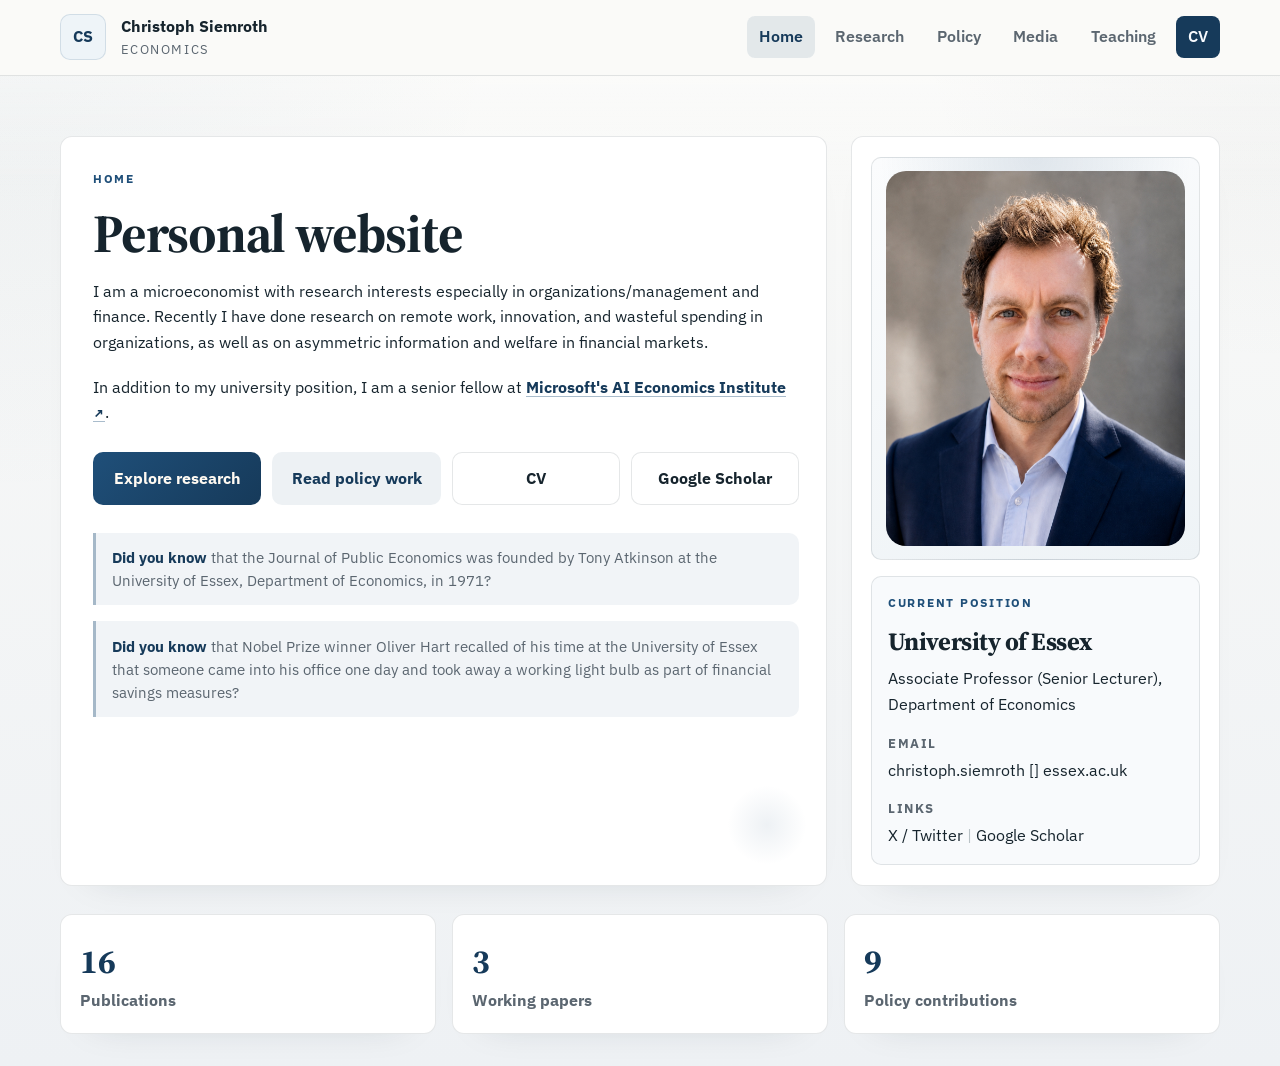
==== commit b9f4cf32: "policy page overhaul and proofreading" ====
--- a/index.html
+++ b/index.html
@@ -80,12 +80,12 @@
           </div>
           <p class="home-fact">
             <strong><a href="https://doi.org/10.1080/09672567.2017.1307628" target="_blank"
-                rel="noreferrer">Did you know</a>:</strong> The Journal of Public Economics was founded by Tony Atkinson at the University of Essex,
+                rel="noreferrer">Did you know</a></strong> that the Journal of Public Economics was founded by Tony Atkinson at the University of Essex,
             Department of Economics, in 1971?
           </p>
           <p class="home-fact">
             <strong><a href="https://www.nobelprize.org/prizes/economic-sciences/2016/hart/biographical/"
-                target="_blank" rel="noreferrer">Did you know</a>:</strong> Nobel Prize winner Oliver Hart recalled of his time at the
+                target="_blank" rel="noreferrer">Did you know</a></strong> that Nobel Prize winner Oliver Hart recalled of his time at the
             University of Essex that someone came into his office one day and took away a working light bulb as part
             of financial savings measures?
           </p>
--- a/assets/styles.css
+++ b/assets/styles.css
@@ -231,6 +231,16 @@
 
 .intro-grid {
   grid-template-columns: minmax(0, 1.58fr) minmax(260px, 0.87fr);
+}
+
+body[data-page="policy"] .intro-grid,
+body[data-page="research"] .intro-grid {
+  grid-template-columns: minmax(0, 1fr);
+}
+
+body[data-page="policy"] .page-intro .lead,
+body[data-page="research"] .page-intro .lead {
+  max-width: none;
 }
 
 .hero-copy,
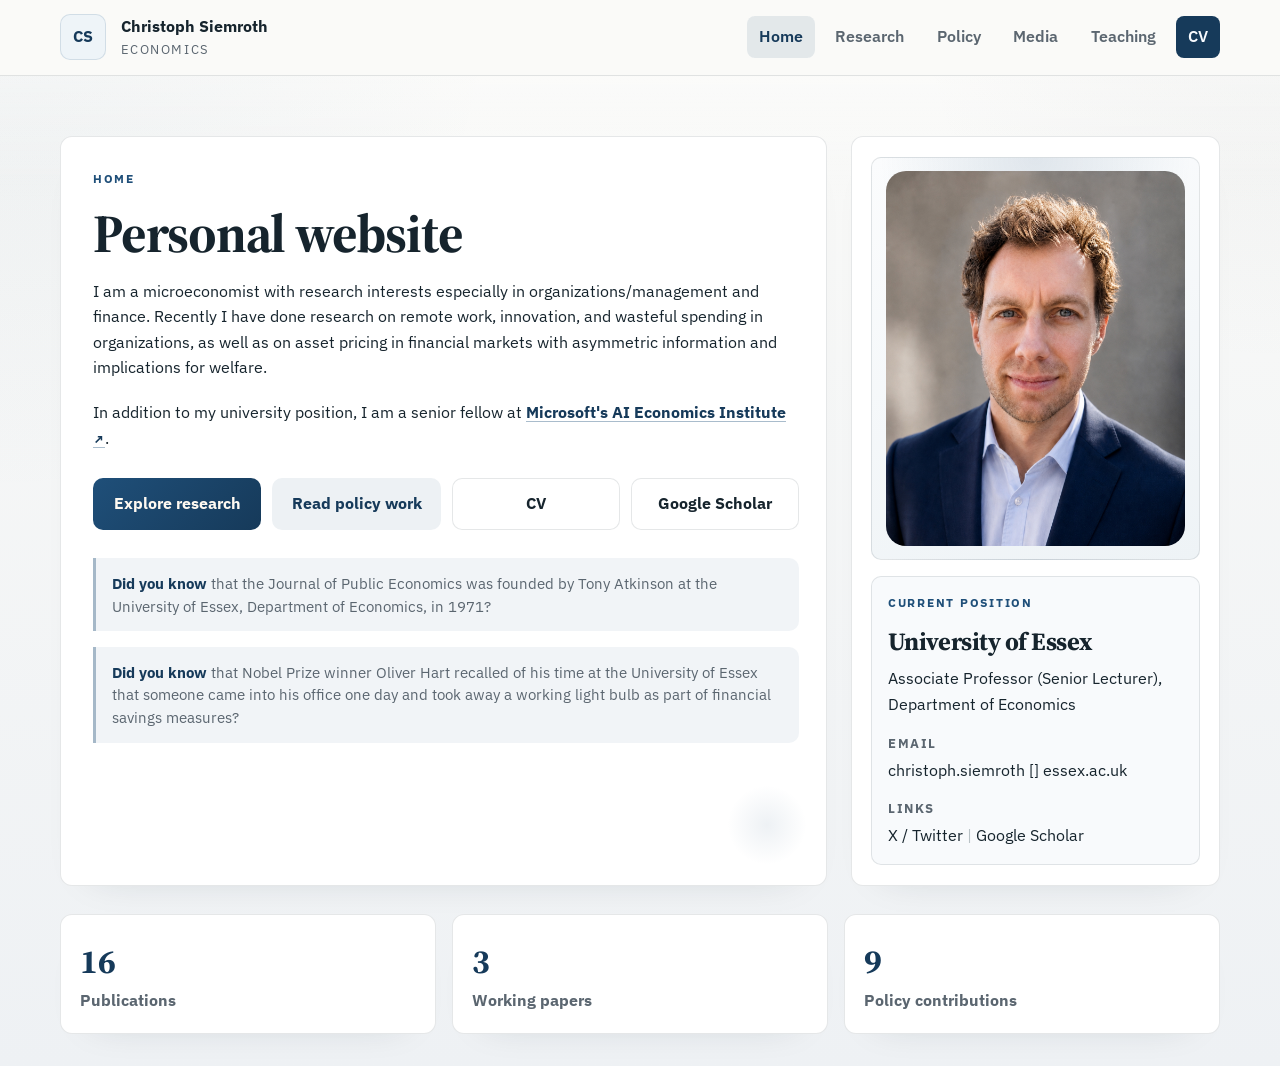
==== commit 0c16d741: "small function adjustments" ====
--- a/index.html
+++ b/index.html
@@ -64,7 +64,7 @@
           <p class="eyebrow">Home</p>
           <h1>Personal website</h1>
           <p class="lead">
-            I am a microeconomist with research interests especially in organizations/management and finance. Recently I have done research on remote work, innovation, and wasteful spending in organizations, as well as on asymmetric information and welfare in financial markets.
+            I am a microeconomist with research interests especially in organizations/management and finance. Recently I have done research on remote work, innovation, and wasteful spending in organizations, as well as on asset pricing in financial markets with asymmetric information and implications for welfare.
           </p>
           <p class="lead bio-role">
             In addition to my university position, I am a senior fellow at <a class="bio-inline-link" href="https://blogs.microsoft.com/on-the-issues/2026/07/07/new-cohort-of-ai-economy-institute-fellows-to-examine-frontier-ai-firms-and-the-transformation-of-work/" target="_blank" rel="noreferrer">Microsoft's AI Economics Institute</a>.
--- a/assets/styles.css
+++ b/assets/styles.css
@@ -645,10 +645,19 @@
   padding: 1rem 1rem 0.95rem;
 }
 
-.filter-section + .filter-section {
+.filter-section + .filter-section,
+.research-filter-options > .filter-section:first-child {
   margin-top: 0.8rem;
   padding-top: 0.85rem;
   border-top: 1px solid var(--line);
+}
+
+.research-filter-toggle {
+  display: none;
+}
+
+.research-filter-options {
+  display: contents;
 }
 
 .filter-label,
@@ -1050,7 +1059,6 @@
   color: var(--muted);
   font-size: 0.88rem;
   line-height: 1.55;
-  cursor: pointer;
 }
 
 .paper-abstract[hidden] {
@@ -1233,6 +1241,38 @@
 
   .filter-panel {
     position: static;
+  }
+
+  .research-filter-toggle {
+    display: flex;
+    align-items: center;
+    justify-content: space-between;
+    width: 100%;
+    margin-top: 0.8rem;
+    padding: 0.7rem 0.85rem;
+    border: 1px solid var(--line);
+    border-radius: 8px;
+    background: rgba(31, 79, 121, 0.08);
+    color: var(--accent-strong);
+    font-weight: 600;
+    text-align: left;
+    cursor: pointer;
+  }
+
+  .research-filter-toggle::after {
+    content: "+";
+  }
+
+  .research-filter-toggle[aria-expanded="true"]::after {
+    content: "\2212";
+  }
+
+  .research-filter-options {
+    display: block;
+  }
+
+  .research-filter-toggle[aria-expanded="false"] + .research-filter-options {
+    display: none;
   }
 
   .stat-strip,
